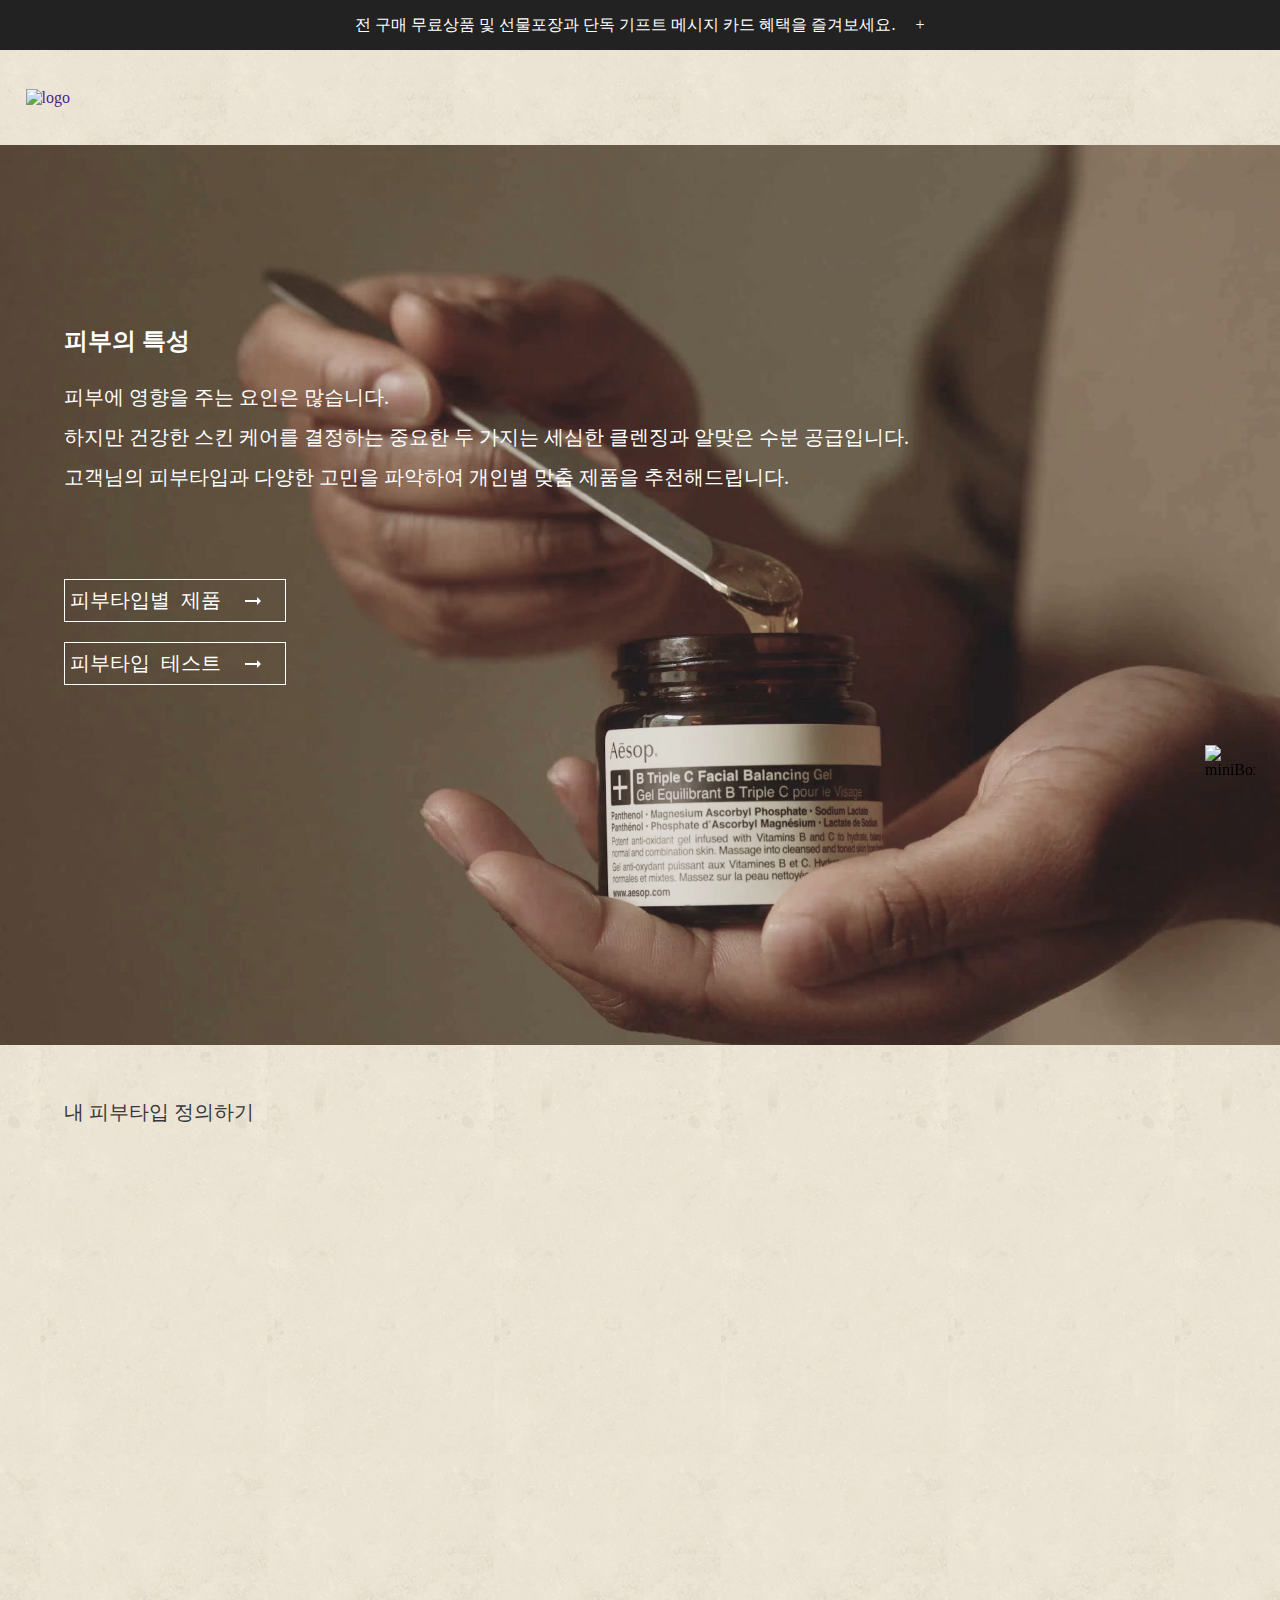
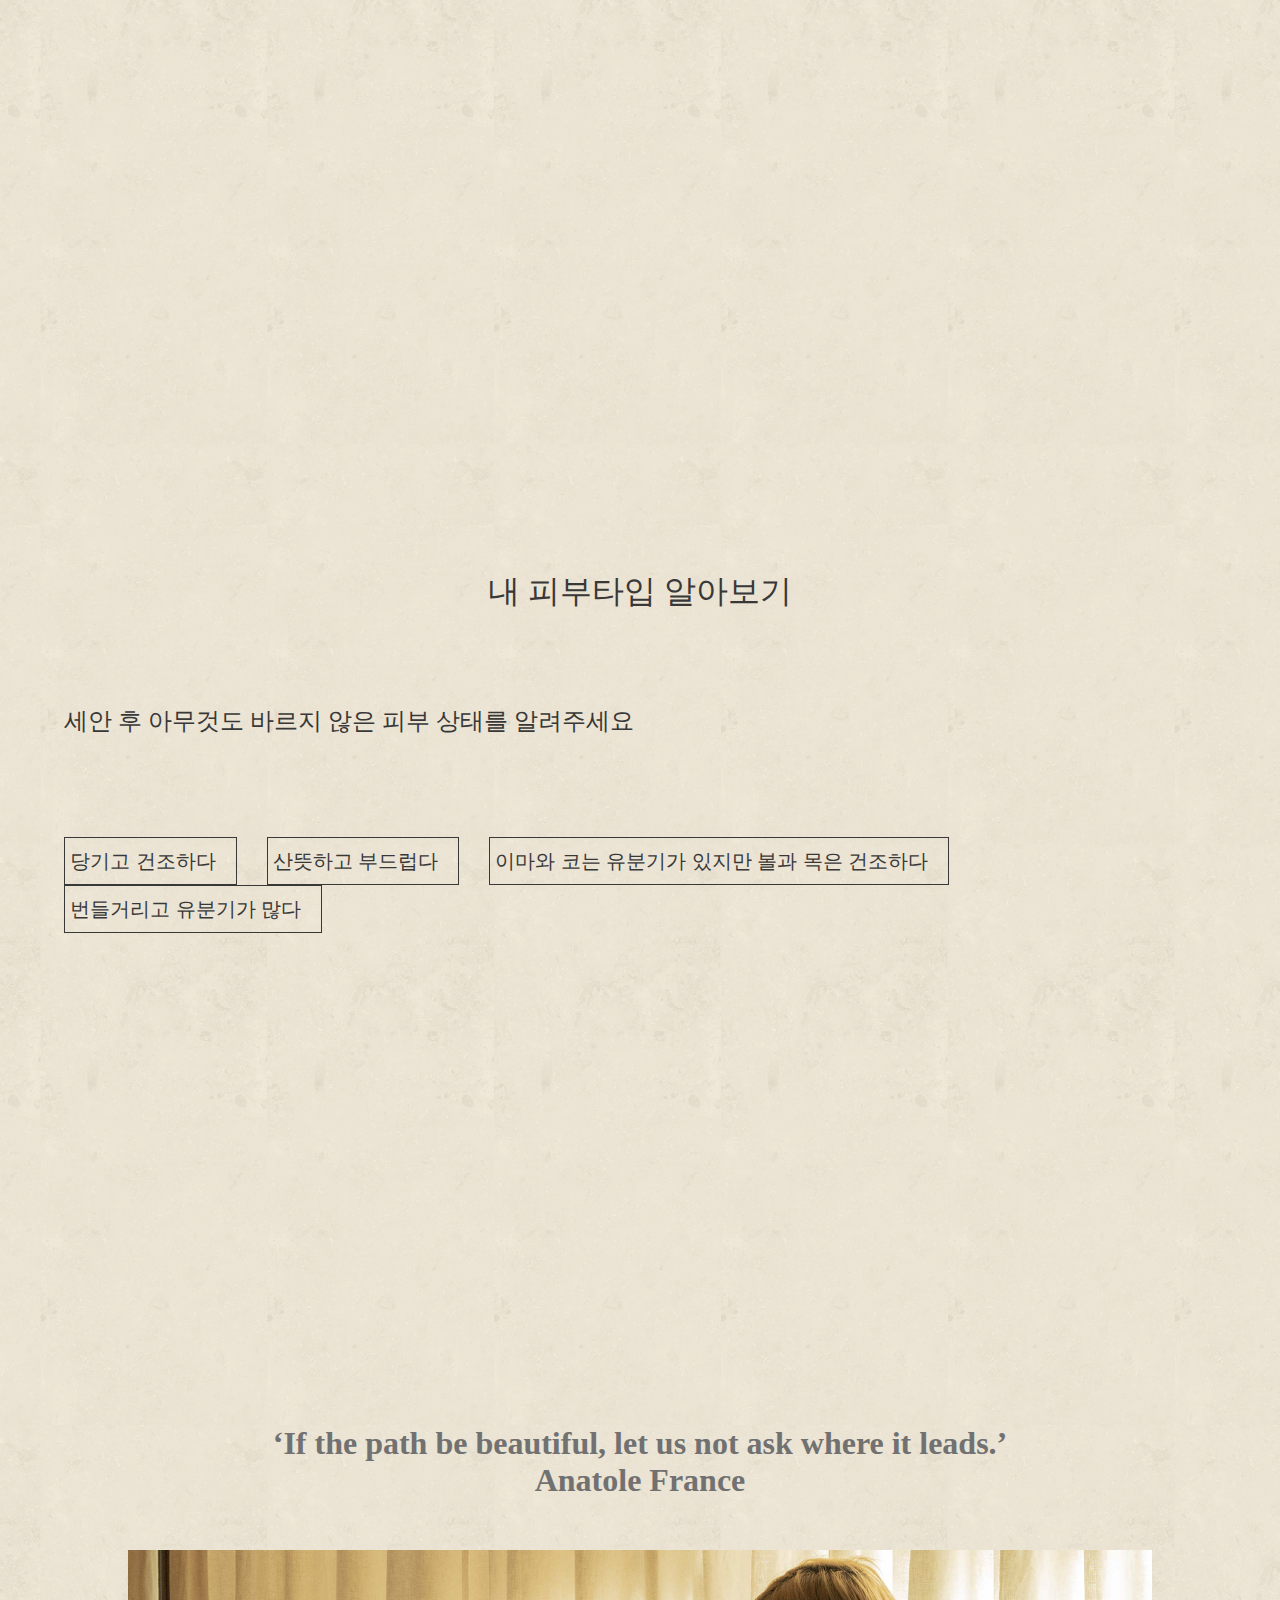
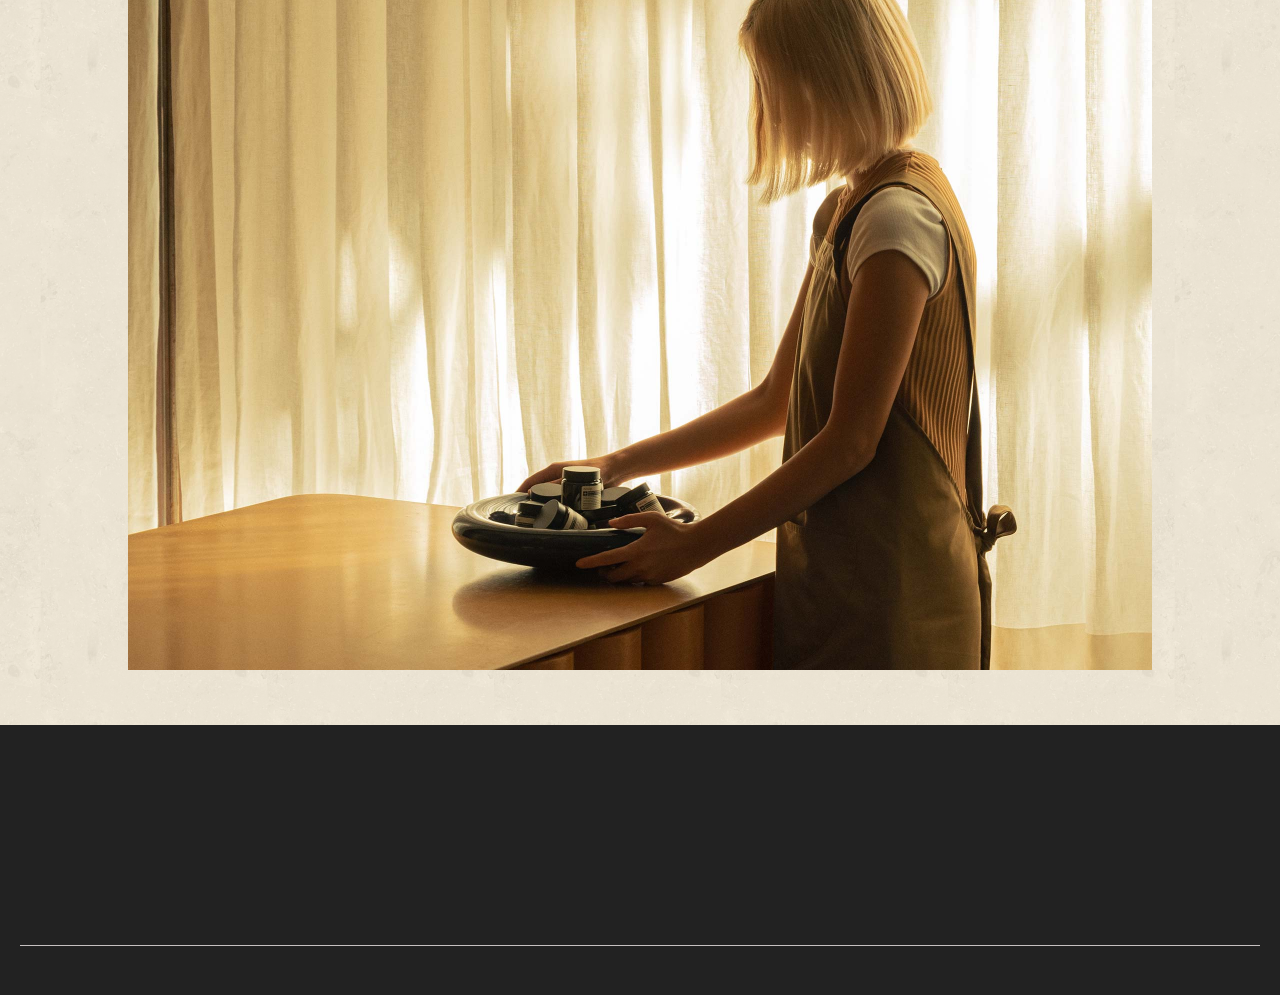
==== Desktop/test/public/index.html @ ebb07613 "youngyoon1122" ====
<!DOCTYPE html>
<html lang="ko">
  <head>
    <meta charset="UTF-8" />
    <meta name="viewport" content="width=device-width, initial-scale=1.0" />
    <title>Document</title>
    <!--font Awesome-->
    <script
      defer
      src="https://kit.fontawesome.com/357cf3a922.js"
      crossorigin="anonymous"
    ></script>
    <!--custom CSS and JS-->
    <link rel="stylesheet" href="./css/style.css" />
    <script defer src="./script/script.js"></script>
    <script defer src="./script/Common-script.js"></script>
  </head>
  <body>
    <header>
   <div class="gift_top"></div>
   <nav>
     <div class="logo">
       <a href=""><img src="../img/common/logo_black.png" alt="logo" /></a>
     </div>
     <div class="gnb"></div>
     <div class="gnb_right"></div>
   </nav>
   <div class="qa_nav_list"></div>
 </header>
 <aside>
  <div class="gift_top_box">
    <div>
      <i class="fas fa-xmark"></i>
      <span>전 구매 무료 배송</span>
    </div>
    <div>
      <span>CJ 대한통운</span>
      <p><span>전 제품</span><span>무료 배송</span></p>
      <p><span>전 지역</span><span>영업일 기준, 2-3일</span></p>
    </div>
    <div class="gift_top_list"></div>
  </div>
</aside>
 <aside>
  <div id="cart_alarm">
    <span>카트가 비어있습니다.</span>
  </div>
</aside>
 <aside id="nav_detail_list">
   <iframe id="contentFrame"></iframe>
 </aside>
 <aside id="mobile_gnb_list">
   <div class="gnb_list_bottom">
     <figure>
       <img src="../img/common/mobile_nav_img.jpg" alt="" />
     </figure>
     <figcaption>
       <span><a href="">재생목록</a></span>
       <h3>이솝의 사운드</h3>
     </figcaption>
   </div>
 </aside>
    <div class="product_page_wrap container">

      <main class="banner section">
        <img src="" alt="">
        <div class="banner_txt">
          <h2>피부의 특성</h2>
          <p>
            피부에 영향을 주는 요인은 많습니다. <br />
            하지만 건강한 스킨 케어를 결정하는 중요한 두 가지는 세심한 클렌징과
            알맞은 수분 공급입니다. <br />
            고객님의 피부타입과 다양한 고민을 파악하여 개인별 맞춤 제품을
            추천해드립니다.
          </p>
        </div>
        <div class="btns">
          <a href="#skinType">
            <button class="skin_info">피부타입별 제품<span></span></button>
          </a>
          <a href="#skinQuiz"
            ><button class="skin_test">피부타입 테스트<span></span></button
          ></a>
        </div>
      </main>
      <main id="skinType" class="skin_type section">
        <h1>내 피부타입 정의하기</h1>
        <div class="define_skin"></div>
        <div class="skin_type_grid">
          <div class="skin_grid mid"></div>
          <div class="skin_grid com"></div>
          <div class="skin_grid oil"></div>
          <div class="skin_grid dry"></div>
        </div>
      </main>
      <main id="skinQuiz" class="skin_quiz section">
        <h1>내 피부타입 알아보기</h1>
        <div class="skin_quiz_box">
          <p class="quiz_quest">
            세안 후 아무것도 바르지 않은 피부 상태를 골라주세요.
          </p>
          <div id="options"></div>
        </div>
        <div class="skin_quiz_result"></div>
      </main>
      <main id="skinRec" class="skin_result_rec section">
        <div class="quote">
          <p>‘If the path be beautiful, let us not ask where it leads.’</p>
          <p>Anatole France</p>
        </div>
        <div class="product_wrapper">
          <div class="products">
            <div class="placeholder"></div>
          </div>
      </main>
      <footer>
        <div class="footer_inner">
          <div class="footer_contents"></div>
        </div>
      </footer>
    </div>
    <div class="query_version">
      <div class="fixed_side_icon">
        <img id="query" src="../img/common/ask_button.png" alt="miniBox" />
          <a class="back_to_top" href="#">
            <i class="fas fa-angle-up"></i>
          </a>
      </div>
      <div class="mini_ask">
        <h1>1:1 채팅상담 하기</h1>
        <p>
          1:1 채팅상담<br />상담을 시작하기에 앞서, 이용약관, 개인정보 수집 및
          이용에 대하여 고객님의 동의가 필요합니다. <br />
          상담 전 고객님의 동의여부 확인 후 상담이 시작됩니다.
          <br /><span
            >※이용약관, 개인정보 수집 및 동의에 대하여 동의를 거부할 수 있으며,
            이 경우 1:1 채팅상담 서비스 이용이 불가합니다.</span
          >
        </p>
        <form class="mini_ask_form">
          <label for="">이름(선택사항)<em>*</em></label>
          <input type="name" id="name" required />
          <label for="email">이메일(선택사항)<em>*</em></label>
          <input type="email" id="email" required />
          <label for="message">메세지<em>*</em></label
          ><textarea
            name="message"
            id="message"
            cols="30"
            rows="10"
            required
          ></textarea>
          <input id="submitBtn" type="submit" value="제출하기" />
        </form>
      </div>
    </div>
  </body>
</html>
---- Desktop/test/public/css/style.css ----
@font-face {
  font-family: Regular;
  src: url("../font/SuisseIntl-Regular-WebS.a55b96fd.woff2");
}
@font-face {
  font-family: Medium;
  src: url("../font/SuisseIntl-Medium-WebS.5ee1ad41.woff2");
}
/*reset CSS*/
* {
  margin: 0;
  padding: 0;
  box-sizing: border-box;
}

ul,
li {
  list-style: none;
}

a {
  text-decoration: none;
}

/*common CSS*/
.product_page_wrap {
  height: 400vh;
  width: 100%;
}

main {
  display: flex;
  flex-direction: column;
  justify-content: center;
  align-items: center;
}

.section {
  width: 100%;
  height: 100vh;
  font-family: kor;
  position: relative;
  color: #383838;
}

.gift_top_box {
  overflow-y: auto;
  position: fixed;
  top: 0;
  left: 0;
  width: 50%;
  margin-left: -100%;
  height: 1000px;
  background: #e7ddc9;
  display: flex;
  flex-direction: column;
  justify-content: flex-start;
  align-items: center;
  padding: 20px;
  z-index: 99;
  transition: all 0.5s;
}
.gift_top_box div {
  padding: 20px 0;
  border-bottom: 1px solid gray;
  width: 80%;
}
.gift_top_box div span {
  display: block;
  margin-bottom: 10px;
  font-size: 20px;
}
.gift_top_box div:nth-child(1) {
  height: 100px;
}
.gift_top_box div:nth-child(1) .fas {
  position: absolute;
  top: 20px;
  right: 20px;
  font-size: 24px;
}
.gift_top_box div:nth-child(2) {
  height: 170px;
}
.gift_top_box div:nth-child(2) p {
  text-align: left;
  display: flex;
  justify-content: space-between;
  color: rgb(100, 99, 99);
}
.gift_top_box div:nth-child(2) p > span {
  font-size: 16px;
}
.gift_top_box div:nth-child(2) p:nth-of-type(2) {
  margin-top: 40px;
}
.gift_top_box div:nth-child(3) {
  border: none;
}
.gift_top_box .gift_top_list section {
  width: 100%;
  height: 170px;
  padding: 20px 0;
  border-bottom: 1px solid gray;
}
.gift_top_box .gift_top_list section span {
  font-size: 20px;
  display: block;
  margin-bottom: 30px;
}
.gift_top_box .gift_top_list section p {
  color: rgb(100, 99, 99);
}

.gift_top_box.show {
  margin-left: 0%;
}

.container.bgOpacity::before,
header.bgOpacity::before {
  content: "";
  width: 100%;
  height: 100%;
  background: #222;
  opacity: 0.3;
  position: absolute;
  top: 0;
  left: 0;
  z-index: 88;
}

.container.bgOpacity {
  position: fixed;
}

#cart_alarm {
  display: none;
  height: 0px;
  transition: all 0.5s;
  position: relative;
  overflow: hidden;
}
#cart_alarm span {
  color: #fff;
  position: absolute;
  bottom: 20px;
  right: 40px;
}

#cart_alarm.showCart {
  display: block;
  width: 100%;
  position: absolute;
  top: 0;
  left: 0;
  background: #222;
  opacity: 0.98;
  animation: cartAni 2s ease-out;
}

@keyframes cartAni {
  0% {
    height: 0;
  }
  50% {
    height: 145px;
  }
  100% {
    height: 0;
  }
}
button {
  background: transparent;
  border: 1px solid #383838;
  color: #383838;
  padding: 7px 20px;
  text-align: start;
  text-indent: -15px;
  display: flex;
  justify-content: space-between;
  align-items: center;
  gap: 20px;
}
button span {
  display: inline-block;
  background: url("../img/arrow_right_dark.png") no-repeat center center;
  width: 24px;
  height: 24px;
}
button:hover {
  background: #383838;
  border: 1px solid #fff;
  color: #fff;
}
button:hover span {
  background: url(../img/arrow_right_light.png) no-repeat center center;
  width: 24px;
  height: 24px;
}

.query_version {
  position: fixed;
  width: 100%;
  height: 100%;
}
.query_version .fixed_side_icon {
  width: 60px;
  height: 60px;
  position: fixed;
  bottom: 100px;
  right: 20px;
  display: flex;
  flex-direction: column;
  justify-content: space-around;
  align-items: center;
  gap: 20px;
}
.query_version .fixed_side_icon img {
  width: 50px;
  height: 50px;
}
.query_version .mini_ask {
  display: none;
}
.query_version .mini_ask.show {
  display: block;
  width: 360px;
  height: 660px;
  position: fixed;
  bottom: 5%;
  right: 8%;
  background: #271100;
  color: #fff;
  opacity: 0.9;
  z-index: 99px;
}
.query_version .mini_ask.show label em {
  color: #f00;
}
.query_version .mini_ask.show h1 {
  width: 100%;
  text-align: center;
  font-size: 20px;
  color: #383838;
  background: #dfdfdf;
  padding: 3% 0;
}
.query_version .mini_ask.show p {
  font-size: 16px;
  line-height: 1.3;
  margin-bottom: 0;
  padding: 3% 3% 0 3%;
}
.query_version .mini_ask.show p span {
  font-weight: bold;
}
.query_version .mini_ask.show .mini_ask_form {
  display: flex;
  flex-direction: column;
  justify-content: center;
  align-items: flex-start;
  padding: 3.5%;
}
.query_version .mini_ask.show .mini_ask_form label {
  margin-bottom: 1.5%;
  font-size: 16px;
}
.query_version .mini_ask.show .mini_ask_form input,
.query_version .mini_ask.show .mini_ask_form textarea {
  width: 100%;
  padding: 5px;
  outline: none;
  margin-bottom: 5px;
}
.query_version .mini_ask.show .mini_ask_form input::-moz-placeholder, .query_version .mini_ask.show .mini_ask_form textarea::-moz-placeholder {
  font-size: 24px;
}
.query_version .mini_ask.show .mini_ask_form input::placeholder,
.query_version .mini_ask.show .mini_ask_form textarea::placeholder {
  font-size: 24px;
}
.query_version .mini_ask.show .mini_ask_form #submitBtn {
  margin-top: 10px;
  padding: 7px 0;
  border: none;
  transition: 0.3s;
}
.query_version .mini_ask.show .mini_ask_form #submitBtn:hover {
  background: #767676;
}

header {
  width: 100%;
  height: 145px;
  background: url("../img/common/lightback.png");
}
header .gift_top {
  display: flex;
  justify-content: center;
  align-items: center;
  width: 100%;
  height: 50px;
  background: #222;
  color: #fff;
}
header .gift_top h4 {
  font-size: 16px;
  font-weight: normal;
}
header .gift_top h4::after {
  content: "+";
  color: #fff;
  margin-left: 20px;
}
header nav {
  width: 100%;
  height: 95px;
  display: flex;
  justify-content: space-between;
  align-items: center;
  padding: 0 2%;
}
header nav .logo {
  width: 65px;
}
header nav .logo img {
  width: 100%;
}
header nav .gnb {
  position: absolute;
  left: 45px;
}
header nav .gnb ul {
  display: flex;
  justify-content: center;
  align-items: center;
  gap: 20px;
  margin-left: 80px;
  position: relative;
}
header nav .gnb ul a {
  font-size: 16px;
  color: #383838;
}
header nav .gnb ul button {
  display: none;
  border: none;
  background: transparent;
  font-size: 16px;
  position: absolute;
  right: -80px;
}
header nav .gnb ul button::after {
  content: "X";
  font-family: fontawesome;
  margin-left: 10px;
}
header nav .gnb_right {
  display: flex;
  gap: 25px;
}
header nav .gnb_right a {
  color: #383838;
}
header nav .gnb_right .finder {
  position: relative;
  margin-right: 300px;
  font-size: 16px;
  color: #383838;
}
header nav .gnb_right .finder::before {
  content: "\f002";
  font-family: fontawesome;
}
header nav .gnb_right .finder::after {
  content: "";
  width: 80px;
  height: 1px;
  background: #000;
  position: absolute;
  bottom: 0;
  left: 0;
}
header nav .gnb_right .toggle {
  display: none;
}

header.scrollEffect {
  position: fixed;
  z-index: 9999;
  height: 95px;
  box-shadow: 0 2px 5px rgba(0, 0, 0, 0.3);
}
header.scrollEffect .gift_top {
  display: none;
}

.back_to_top {
  display: none;
  opacity: 0.4;
  transition: 0.3s;
}

.back_to_top.btt_show {
  display: block;
  position: fixed;
  bottom: 30px;
  right: 26px;
  width: 50px;
  height: 50px;
  line-height: 60px;
  text-align: center;
  background: #000;
  opacity: 1;
  border-radius: 50%;
}
.back_to_top.btt_show .fas {
  color: #fff;
  font-size: 32px;
}

aside#mobile_gnb_list {
  display: none;
}

#nav_detail_list {
  display: none;
  width: 100%;
  height: 0px;
  position: absolute;
  top: 145px;
  background: #fff;
  z-index: 1;
  transition: 0.5s;
}
#nav_detail_list #contentFrame {
  width: 100%;
  height: 100%;
  border: none;
}

#nav_detail_list.pc_gnb_show {
  display: block;
  height: 500px;
}

/*main_banner section CSS*/
.banner {
  background: url("../img/skinbanner.png") no-repeat top center;
  background-size: cover;
}
.banner .banner_txt {
  position: absolute;
  top: 20%;
  left: 5%;
  font-family: kortext;
  color: #fff;
}
.banner .banner_txt h2 {
  font-size: 24px;
  margin-bottom: 20px;
  font-weight: 600;
}
.banner .banner_txt p {
  font-size: 20px;
  line-height: 2;
  font-weight: 400;
}
.banner .btns {
  position: absolute;
  bottom: 40%;
  left: 5%;
  display: flex;
  flex-direction: column;
  gap: 20px;
}
.banner .btns .skin_info,
.banner .btns .skin_test {
  color: #fff;
  border: 1px solid #fff;
  font-size: 20px;
  word-spacing: 5px;
}
.banner .btns .skin_info span,
.banner .btns .skin_test span {
  background: url("../img/arrow_right_light.png");
}

/*skin_type section CSS*/
.skin_type {
  background: url("../img/skin_bg_light.png") no-repeat center center;
  height: 120vh;
}
.skin_type h1 {
  font-size: 20px;
  font-weight: 200;
  position: absolute;
  top: 5%;
  left: 5%;
}
.skin_type .define_skin {
  position: absolute;
  top: 12%;
  left: 5%;
  font-weight: 300;
}
.skin_type .define_skin h2 {
  font-size: 24px;
  font-weight: 600;
  margin-bottom: 10px;
}
.skin_type .define_skin p {
  line-height: 1.5;
  font-size: 20px;
  width: 90%;
}
.skin_type .skin_type_grid {
  width: 95%;
  height: 70vh;
  display: grid;
  grid-template-areas: "mid com" "dry oil";
  position: absolute;
  top: 30%;
  left: 5%;
  justify-items: center;
  align-items: center;
  gap: 200px;
  text-align: start;
}
.skin_type .skin_type_grid h3 {
  font-size: 24px;
  margin-bottom: 15px;
}
.skin_type .skin_type_grid p {
  font-size: 20px;
  width: 80%;
}
.skin_type .skin_type_grid .skin_grid {
  width: 100%;
  height: 100%;
  position: relative;
}
.skin_type .skin_type_grid .skin_grid .mid {
  grid-area: mid;
}
.skin_type .skin_type_grid .skin_grid .com {
  grid-area: com;
}
.skin_type .skin_type_grid .skin_grid .oil {
  grid-area: oil;
}
.skin_type .skin_type_grid .skin_grid .dry {
  grid-area: dry;
}
.skin_type .skin_type_grid .skin_grid button {
  position: absolute;
  bottom: 10%;
  font-size: 20px;
}

/*skin_type quiz CSS*/
.skin_quiz {
  background: url("../img/skin_bg_light.png") no-repeat center center;
}
.skin_quiz h1 {
  font-size: 32px;
  position: absolute;
  top: 5%;
  left: 50%;
  transform: translateX(-50%);
  font-weight: normal;
}
.skin_quiz .skin_quiz_box {
  position: absolute;
  top: 20%;
  left: 5%;
  width: 90%;
}
.skin_quiz .skin_quiz_box .quiz_quest {
  font-size: 24px;
  margin-bottom: 100px;
}
.skin_quiz .skin_quiz_box button {
  background: transparent;
  border: 1px solid #383838;
  color: #383838;
  padding: 10px 20px;
  font-size: 20px;
  display: inline-block;
  margin-right: 30px;
  line-height: 1.3;
}
.skin_quiz .skin_quiz_box button.active:hover {
  background: #383838 !important;
  border: 1px solid #fff !important;
  color: #fff !important;
}
.skin_quiz .skin_quiz_result {
  position: absolute;
  left: 5%;
  bottom: 30%;
}
.skin_quiz .skin_quiz_result h3 {
  font-size: 24px;
  margin-bottom: 20px;
}
.skin_quiz .skin_quiz_result p {
  width: 80%;
  margin-bottom: 20px;
  line-height: 2;
  font-size: 20px;
}
.skin_quiz .skin_quiz_result a {
  background: transparent;
  border: 1px solid #383838;
  color: #383838;
  padding: 20px 30px;
  font-size: 24px;
  display: inline-block;
  margin-right: 10px;
  text-indent: -10px;
  position: absolute;
  font-size: 24px;
  margin-top: 50px;
  display: flex;
  justify-content: space-between;
  gap: 10px;
  align-items: center;
}
.skin_quiz .skin_quiz_result a span {
  display: inline-block;
  background: url("../img/arrow_right_dark.png") no-repeat center center;
  width: 24px;
  height: 24px;
}
.skin_quiz .skin_quiz_result a.on:hover {
  background: #383838;
  color: #fff;
}
.skin_quiz .skin_quiz_result a.on:hover span {
  background: url("../img/arrow_right_light.png") no-repeat center center;
}

/*skin_result rec CSS*/
.skin_result_rec {
  background: url("../img/skin_bg_light.png") no-repeat top center;
}
.skin_result_rec .quote {
  position: absolute;
  top: 0;
  font-size: 32px;
  font-weight: bold;
  color: #717171;
  text-align: center;
}
.skin_result_rec .products {
  display: flex;
  gap: 100px;
  margin-top: 70px;
  background-size: cover;
}
.skin_result_rec .products .placeholder {
  background: url("../img/skinRecHoldingImg.jpg") no-repeat top center;
  background-size: cover;
  width: 80vw;
  height: 80vh;
}
.skin_result_rec .products .product {
  width: 20%;
  height: 100%;
  margin: 0 auto;
  display: flex;
  flex-direction: column;
  justify-content: space-between;
}
.skin_result_rec .products .product .product_img {
  width: 100%;
  height: 70%;
  display: flex;
  justify-content: center;
  align-items: center;
}
.skin_result_rec .products .product .product_txt {
  width: 100%;
  height: 300px;
  position: relative;
  justify-content: end;
}
.skin_result_rec .products .product .product_txt h3 {
  font-size: 20px;
  text-align: center;
  margin-bottom: 50px;
}
.skin_result_rec .products .product .product_txt p {
  font-size: 14px;
  margin-bottom: 20px;
  text-align: center;
  line-height: 2;
}
.skin_result_rec .products .product .product_txt span {
  position: absolute;
  bottom: 0;
  left: 50%;
  transform: translateX(-50%);
  text-align: center;
  font-size: 14px;
}
.skin_result_rec .products .product .product_txt .prod_btns {
  position: absolute;
  top: 100%;
  display: flex;
  justify-content: center;
  gap: 10px;
  margin: 20px auto 0;
  width: 100%;
}
.skin_result_rec .products .product .product_txt .prod_btns .prod,
.skin_result_rec .products .product .product_txt .prod_btns .buy {
  background: #000;
  color: #fff;
  padding: 5px 10px;
  border: none;
  font-size: 12px;
  text-indent: 0;
}
.skin_result_rec .products .product .product_txt .prod_btns .prod:hover,
.skin_result_rec .products .product .product_txt .prod_btns .buy:hover {
  background: transparent;
  border: 1px solid #000;
  color: #000;
}
.skin_result_rec .products .product img {
  width: 100%;
}

footer {
  width: 100%;
  height: 270px;
  background: #222;
}
footer .footer_inner {
  width: 100%;
  height: 100%;
  padding: 10px 20px;
}
footer .footer_inner .footer_contents {
  display: grid;
  grid-template-columns: repeat(4, 1fr) 2fr;
  grid-template-rows: 190px;
  grid-gap: 10px;
  border-bottom: 1px solid #c6c1c1;
  padding: 10px 10px;
}
footer .footer_inner .footer_contents .footer_content {
  width: 95%;
}
footer .footer_inner .footer_contents .footer_content h3 {
  font-size: 20px;
  color: #c6c1c1;
  margin-bottom: 10px;
}
footer .footer_inner .footer_contents .footer_content p {
  color: #b8b8b8;
  font-size: 14px;
  line-height: 1.3rem;
  border-top: 1px solid #c6c1c1;
  padding: 10px 0px;
}
footer .footer_inner .footer_contents .footer_content p span {
  display: block;
  margin-bottom: 5px;
}

@media all and (min-width: 360px) and (max-width: 767px) {
  .gift_top_box {
    position: absolute;
    top: 0;
    left: 0;
    width: 100%;
    margin-left: -100%;
    height: 150vh;
    background: #e7ddc9;
    display: flex;
    flex-direction: column;
    justify-content: flex-start;
    align-items: center;
    padding: 20px;
    z-index: 99;
    transition: all 0.5s;
  }
  .gift_top_box div {
    padding: 20px 0;
    border-bottom: 1px solid gray;
    width: 90%;
  }
  .gift_top_box div span {
    display: block;
    margin-bottom: 10px;
    font-size: 20px;
  }
  .gift_top_box div:nth-child(1) {
    height: 100px;
  }
  .gift_top_box div:nth-child(1) .fas {
    position: absolute;
    top: 20px;
    right: 20px;
    font-size: 24px;
  }
  .gift_top_box div:nth-child(2) {
    height: 160px;
  }
  .gift_top_box div:nth-child(2) p {
    text-align: left;
    display: flex;
    justify-content: space-between;
    color: rgb(100, 99, 99);
  }
  .gift_top_box div:nth-child(2) p > span {
    font-size: 16px;
  }
  .gift_top_box div:nth-child(2) p:nth-of-type(2) {
    margin-top: 40px;
  }
  .gift_top_box div:nth-child(3) {
    border: none;
  }
  .gift_top_box .gift_top_list section {
    width: 100%;
    height: 170px;
    padding: 20px 0;
    border-bottom: 1px solid gray;
  }
  .gift_top_box .gift_top_list section span {
    font-size: 20px;
    display: block;
    margin-bottom: 30px;
  }
  .gift_top_box .gift_top_list section p {
    color: rgb(100, 99, 99);
  }
  .product_page_wrap {
    height: 900vh;
    width: 100%;
    background: url("../img/skin_bg_light.png") repeat-y;
  }
  .container.removeContainer {
    display: none;
  }
  .query_version .fixed_side_icon {
    z-index: 99;
  }
  .query_version .mini_ask.show {
    width: 400px;
    height: 570px;
    top: 50%;
    left: 50%;
    transform: translate(-50%, -50%);
  }
  .query_version .mini_ask.show p {
    font-size: 14px;
    line-height: 1.3em;
    margin-bottom: 5px;
  }
  .query_version .mini_ask.show .mini_ask_form label {
    font-size: 16px;
  }
  .query_version .mini_ask.show .mini_ask_form input,
  .query_version .mini_ask.show .mini_ask_form textarea {
    padding: 8px;
  }
  .query_version .mini_ask.show .mini_ask_form textarea {
    height: 150px;
  }
  header .gift_top h4 {
    font-size: 16px;
  }
  header .gift_top h4::after {
    margin-left: 5px;
  }
  header nav {
    width: 100%;
  }
  header nav .logo {
    margin-top: 5px;
    z-index: 9;
    margin-left: 2%;
  }
  header nav .gnb {
    position: absolute;
    left: 0;
    bottom: 0;
    width: 100%;
    height: 100vh;
    display: flex;
    flex-direction: column;
    justify-content: flex-start;
    align-content: flex-start;
    z-index: 2;
    display: none;
  }
  header nav .gnb a {
    padding: 2%;
  }
  header nav .gnb_right {
    position: absolute;
    right: 2%;
    z-index: 9;
  }
  header nav .gnb_right a {
    color: #383838;
  }
  header nav .gnb_right .toggle {
    display: block;
    width: 23px;
    height: 13px;
    position: relative;
    margin-right: 10px;
  }
  header nav .gnb_right .toggle span {
    display: block;
    width: 100%;
    height: 2px;
    background: #222;
    position: absolute;
    transition: all 0.3s;
  }
  header nav .gnb_right .toggle span:nth-child(1) {
    top: 4px;
  }
  header nav .gnb_right .toggle span:nth-child(2) {
    bottom: -3px;
  }
  header nav .gnb_right .active span:nth-child(1) {
    top: 50%;
    transform: rotate(45deg);
  }
  header nav .gnb_right .active span:nth-child(2) {
    top: 50%;
    transform: rotate(-45deg);
  }
  .gift_top.removeGiftTop {
    height: 0%;
    opacity: 0;
  }
  #nav_detail_list {
    display: none;
  }
  #mobile_gnb_list {
    display: none;
    position: absolute;
    top: -50px;
    left: 0;
    opacity: 0.5;
    transition: all 1s;
  }
  #mobile_gnb_list.showModalGnb {
    display: flex;
    flex-direction: column;
    width: 100%;
    height: 110vh;
    top: 0;
    z-index: 6;
    opacity: 1;
    background: #fffef2;
  }
  #mobile_gnb_list.showModalGnb .modal_top_gnb_list {
    order: 1;
    width: 100%;
    display: flex;
    flex-direction: column;
    justify-content: center;
    align-items: flex-start;
    padding-top: 90px;
  }
  #mobile_gnb_list.showModalGnb .modal_top_gnb_list > li {
    width: 100%;
    padding: 17px 30px;
    border-bottom: 1px solid #383838;
  }
  #mobile_gnb_list.showModalGnb .modal_top_gnb_list > li:first-child {
    border-top: 1px solid #383838;
  }
  #mobile_gnb_list.showModalGnb .modal_top_gnb_list > li > a {
    color: #383838;
    font-size: 20px;
  }
  #mobile_gnb_list.showModalGnb .gnb_list_bottom {
    order: 2;
    display: flex;
    flex-direction: column;
    justify-content: center;
    align-items: flex-start;
    padding: 26px;
  }
  #mobile_gnb_list.showModalGnb .gnb_list_bottom .modal_bottom_mini_list {
    order: 1;
    width: 100%;
    height: 150px;
    margin-bottom: 15px;
    z-index: 8;
  }
  #mobile_gnb_list.showModalGnb .gnb_list_bottom .modal_bottom_mini_list > li {
    display: inline-block;
    width: 49%;
    padding: 10px 0;
  }
  #mobile_gnb_list.showModalGnb .gnb_list_bottom .modal_bottom_mini_list > li > a {
    position: relative;
    font-size: 20px;
    color: #666;
  }
  #mobile_gnb_list.showModalGnb .gnb_list_bottom .modal_bottom_mini_list > li > a::before {
    content: "";
    width: 0%;
    height: 1px;
    background: #383838;
    position: absolute;
    bottom: 0;
    left: 0;
    transition: 0.5s;
  }
  #mobile_gnb_list.showModalGnb .gnb_list_bottom .modal_bottom_mini_list > li > a:hover::before {
    width: 100%;
  }
  #mobile_gnb_list.showModalGnb .gnb_list_bottom figure {
    order: 2;
    width: 100%;
    height: 250px;
    padding-left: 10px;
  }
  #mobile_gnb_list.showModalGnb .gnb_list_bottom figure img {
    width: 90%;
    height: 100%;
    -o-object-fit: cover;
       object-fit: cover;
    -o-object-position: center;
       object-position: center;
  }
  #mobile_gnb_list.showModalGnb .gnb_list_bottom figcaption {
    order: 3;
    padding: 5px 0 0 20px;
  }
  #mobile_gnb_list.showModalGnb .gnb_list_bottom figcaption span {
    display: block;
    margin-bottom: 10px;
  }
  #mobile_gnb_list.showModalGnb .gnb_list_bottom figcaption span a {
    font-size: 20px;
    color: #666;
  }
  #mobile_gnb_list.showModalGnb .gnb_list_bottom figcaption h3 {
    font-size: 24px;
    font-weight: normal;
    position: relative;
  }
  #mobile_gnb_list.showModalGnb .gnb_list_bottom figcaption h3::before {
    content: "";
    width: 0%;
    height: 1px;
    background: #383838;
    position: absolute;
    bottom: 0;
    left: 0;
    transition: 0.5s;
  }
  #mobile_gnb_list.showModalGnb .gnb_list_bottom figcaption h3:hover::before {
    width: 100%;
  }
  .banner {
    background-size: cover;
    height: 100vh;
  }
  .banner .banner_txt {
    position: absolute;
    top: 10%;
    left: 2%;
    font-family: kortext;
    color: #fff;
  }
  .banner .banner_txt h2 {
    margin-bottom: 20px;
    font-weight: 600;
  }
  .banner .banner_txt p {
    font-size: 14px;
    width: 87%;
    line-height: 2;
    font-weight: 400;
  }
  .banner .btns {
    position: absolute;
    top: 45%;
    left: 2%;
    display: flex;
    flex-direction: column;
    gap: 15px;
    width: 90%;
  }
  .banner .btns .skin_info,
  .banner .btns .skin_test {
    color: #fff;
    border: 1px solid #fff;
    height: 60px;
  }
  .banner .btns .skin_info span,
  .banner .btns .skin_test span {
    background: url("../img/arrow_right_light.png");
  }
  /*skin_type section CSS*/
  .skin_type {
    height: 400vh;
  }
  .skin_type h1 {
    font-size: 24px;
    font-weight: 200;
    position: absolute;
    top: 2%;
    left: 5%;
  }
  .skin_type .define_skin {
    position: absolute;
    top: 7%;
    width: 90%;
    margin: 0 auto;
    font-weight: 300;
  }
  .skin_type .define_skin h2 {
    font-size: 20px;
    font-weight: 600;
    margin: 0 auto;
    margin-bottom: 40px;
  }
  .skin_type .define_skin p {
    line-height: 2;
    font-size: 20px;
  }
  .skin_type .skin_type_grid {
    width: 95%;
    height: 70%;
    display: grid;
    grid-template-areas: "mid" "com" "dry" "oil";
    position: absolute;
    top: 30%;
    left: 5%;
    justify-items: center;
    align-items: center;
    gap: 0;
    text-align: start;
  }
  .skin_type .skin_type_grid .skin_grid {
    width: 100%;
    height: 100%;
    position: relative;
  }
  .skin_type .skin_type_grid .skin_grid button {
    position: absolute;
    bottom: 20%;
    height: 50px;
    width: 90%;
  }
  .skin_type .skin_type_grid .skin_grid h3 {
    font-size: 20px;
    position: absolute;
    top: 10%;
  }
  .skin_type .skin_type_grid .skin_grid p {
    font-size: 20px;
    position: absolute;
    top: 20%;
    width: 90%;
    margin: 0 auto;
    line-height: 2;
  }
  .skin_type .skin_type_grid .skin_grid .mid {
    grid-area: mid;
  }
  .skin_type .skin_type_grid .skin_grid .com {
    grid-area: com;
  }
  .skin_type .skin_type_grid .skin_grid .oil {
    grid-area: oil;
  }
  .skin_type .skin_type_grid .skin_grid .dry {
    grid-area: dry;
  }
  /*skin_type quiz CSS*/
  .skin_quiz {
    height: 250vh;
  }
  .skin_quiz h1 {
    width: 100%;
    position: absolute;
    top: 5%;
    left: 50%;
    transform: translateX(-50%);
    font-size: 20px;
    font-weight: normal;
    text-align: center;
  }
  .skin_quiz .skin_quiz_box {
    position: absolute;
    top: 12%;
    left: 5%;
    width: 90%;
  }
  .skin_quiz .skin_quiz_box .quiz_quest {
    font-size: 24px;
    margin-bottom: 100px;
    text-align: center;
  }
  .skin_quiz .skin_quiz_box button {
    background: transparent;
    border: 1px solid #383838;
    color: #383838;
    padding: 7px 20px;
    display: block;
    margin: 50px auto;
    width: 90%;
    height: 60px;
    text-align: center;
    text-indent: 0;
  }
  .skin_quiz .skin_quiz_box button.active:hover {
    background: #383838 !important;
    border: 1px solid #fff !important;
    color: #fff !important;
  }
  .skin_quiz .skin_quiz_result {
    position: absolute;
    left: 7%;
    bottom: 25%;
  }
  .skin_quiz .skin_quiz_result h3 {
    font-size: 24px;
    margin-bottom: 20px;
    width: 65%;
    line-height: 2;
  }
  .skin_quiz .skin_quiz_result p {
    margin-bottom: 20px;
    line-height: 2;
    font-size: 20px;
    width: 90%;
  }
  .skin_quiz .skin_quiz_result button {
    margin-top: 100px;
    width: 90%;
    height: 60px;
  }
  /*skin_result rec CSS*/
  .skin_result_rec {
    height: 230vh;
    background: url("../img/skin_bg_light.png");
  }
  .skin_result_rec .quote {
    position: absolute;
    top: 0%;
    font-size: 20px;
    font-weight: bold;
    color: #717171;
    text-align: center;
  }
  .skin_result_rec .product_wrapper .products {
    display: flex;
    flex-direction: column;
    gap: 100px;
    margin-top: 70px;
  }
  .skin_result_rec .product_wrapper .products .placeholder {
    position: absolute;
    bottom: 0;
    left: 50%;
    transform: translateX(-50%);
    width: 100vw;
    height: 100vh;
    background: url("../img/skinRecHoldingImg.jpg") no-repeat top center;
    background-size: cover;
  }
  .skin_result_rec .product_wrapper .products .product {
    width: 90%;
    height: 100%;
    margin: 0 auto;
    display: flex;
    flex-direction: column;
    justify-content: space-between;
  }
  .skin_result_rec .product_wrapper .products .product .product_txt {
    width: 100%;
    height: 50%;
    position: relative;
  }
  .skin_result_rec .product_wrapper .products .product .product_txt h3 {
    font-size: 14px;
    text-align: center;
    margin-bottom: 10px;
  }
  .skin_result_rec .product_wrapper .products .product .product_txt p {
    font-size: 12px;
    margin-bottom: 20px;
    text-align: center;
    line-height: 2;
  }
  .skin_result_rec .product_wrapper .products .product .product_txt span {
    display: block;
    text-align: center;
    font-size: 14px;
  }
  .skin_result_rec .product_wrapper .products .product .product_txt .prod_btns {
    position: absolute;
    display: flex;
    justify-content: center;
    gap: 10px;
    margin: 20px auto 0;
    width: 100%;
  }
  .skin_result_rec .product_wrapper .products .product .product_txt .prod_btns .prod,
  .skin_result_rec .product_wrapper .products .product .product_txt .prod_btns .buy {
    background: #000;
    color: #fff;
    padding: 15px 20px;
    border: none;
    font-size: 12px;
    bottom: 10px;
    text-indent: 0;
  }
  .skin_result_rec .product_wrapper .products .product .product_txt .prod_btns .prod:hover,
  .skin_result_rec .product_wrapper .products .product .product_txt .prod_btns .buy:hover {
    background: transparent;
    border: 1px solid #000;
    color: #000;
  }
  .skin_result_rec .product_wrapper .products .product img {
    width: 120%;
  }
  footer {
    width: 100%;
    height: 770px;
  }
  footer .footer_inner {
    padding: 30px 10px 0 40px;
  }
  footer .footer_inner .footer_contents {
    width: 100%;
    grid-template-columns: repeat(2, 1fr);
    grid-template-rows: repeat(3, 180px);
    border-bottom: none;
  }
  footer .footer_inner .footer_contents .footer_content {
    width: 90%;
  }
  footer .footer_inner .footer_contents .footer_content:last-child {
    width: 95%;
    grid-column: 1/3;
    padding-top: 15px;
  }
  footer .footer_inner .footer_contents .footer_content:last-child p {
    line-height: 1.7rem;
  }
}
@media all and (min-width: 768px) and (max-width: 960px) {
  .product_page_wrap {
    height: 500vh;
    width: 100%;
    background: url("../img/skin_bg_light.png") repeat-y;
  }
  header {
    width: 100%;
    height: 145px;
  }
  header nav .gnb {
    left: 35px;
  }
  .skin_type h1 {
    font-size: 24px;
    font-weight: 200;
    position: absolute;
    top: 2%;
    left: 50%;
    transform: translateX(-50%);
  }
  .skin_type .define_skin {
    position: absolute;
    top: 10%;
    width: 90%;
    margin: 0 auto;
    font-weight: 300;
  }
  .skin_type .define_skin h2 {
    font-size: 20px;
    font-weight: 600;
    margin: 0 auto;
    margin-bottom: 40px;
  }
  .skin_type .define_skin p {
    line-height: 2;
    font-size: 20px;
  }
  .skin_type .skin_type_grid {
    width: 95%;
    height: 100%;
    display: grid;
    grid-template-areas: "mid" "com" "dry" "oil";
    position: absolute;
    top: 30%;
    left: 5%;
    justify-items: center;
    align-items: center;
    gap: 0;
    text-align: start;
  }
  .skin_type .skin_type_grid .skin_grid {
    width: 100%;
    height: 100%;
    position: relative;
  }
  .skin_type .skin_type_grid .skin_grid button {
    position: absolute;
    bottom: 20%;
    height: 50px;
    width: 90%;
  }
  .skin_type .skin_type_grid .skin_grid h3 {
    font-size: 20px;
    position: absolute;
    top: 10%;
  }
  .skin_type .skin_type_grid .skin_grid p {
    font-size: 20px;
    position: absolute;
    top: 20%;
    width: 90%;
    margin: 0 auto;
    line-height: 2;
  }
  .skin_type .skin_type_grid .skin_grid .mid {
    grid-area: mid;
  }
  .skin_type .skin_type_grid .skin_grid .com {
    grid-area: com;
  }
  .skin_type .skin_type_grid .skin_grid .oil {
    grid-area: oil;
  }
  .skin_type .skin_type_grid .skin_grid .dry {
    grid-area: dry;
  }
  .skin_quiz {
    padding-top: 10%;
    height: 120vh;
  }
  .skin_quiz h1 {
    top: 10%;
  }
  .skin_quiz .skin_quiz_box {
    position: absolute;
    top: 20%;
    left: 5%;
    width: 90%;
  }
  .skin_quiz .skin_quiz_box .quiz_quest {
    font-size: 24px;
    margin-bottom: 100px;
    text-align: center;
  }
  .skin_quiz .skin_quiz_box button {
    background: transparent;
    border: 1px solid #383838;
    color: #383838;
    padding: 7px 20px;
    display: block;
    margin: 50px auto;
    width: 90%;
    height: 60px;
    text-align: center;
    text-indent: 0;
  }
  .skin_quiz .skin_quiz_box button.active:hover {
    background: #383838 !important;
    border: 1px solid #fff !important;
    color: #fff !important;
  }
  .skin_quiz .skin_quiz_result {
    position: absolute;
    left: 5%;
    top: 70%;
    padding-top: 20%;
    margin-bottom: 20%;
    z-index: 5;
  }
  .skin_quiz .skin_quiz_result h3 {
    font-size: 24px;
    margin-bottom: 20px;
    width: 65%;
    line-height: 2;
  }
  .skin_quiz .skin_quiz_result p {
    margin-bottom: 20px;
    line-height: 2;
    font-size: 20px;
    width: 90%;
  }
  .skin_quiz .skin_quiz_result button {
    margin-top: 100px;
    width: 90%;
    height: 60px;
  }
  .skin_result_rec {
    height: 400vh;
    background: url("../img/skin_bg_light.png");
  }
  .skin_result_rec .quote {
    position: absolute;
    top: 10%;
    font-size: 32px;
  }
  .skin_result_rec .product_wrapper .products {
    display: flex;
    flex-direction: column;
    gap: 100px;
    margin-top: 30%;
  }
  .skin_result_rec .product_wrapper .products .product {
    width: 90%;
    height: 100%;
    margin: 50px auto;
    display: flex;
    flex-direction: column;
    justify-content: space-between;
  }
  .skin_result_rec .product_wrapper .products .product .product_txt {
    width: 100%;
    height: 50%;
    position: relative;
  }
  .skin_result_rec .product_wrapper .products .product .product_txt h3 {
    font-size: 24px;
    text-align: center;
  }
  .skin_result_rec .product_wrapper .products .product .product_txt p {
    font-size: 20px;
    margin-bottom: 20px;
    text-align: center;
    line-height: 2;
  }
  .skin_result_rec .product_wrapper .products .product .product_txt span {
    display: block;
    text-align: center;
    font-size: 20px;
  }
  .skin_result_rec .product_wrapper .products .product .product_txt .prod_btns {
    margin: 30px auto 0;
  }
  .skin_result_rec .product_wrapper .products .product .product_txt .prod_btns .prod,
  .skin_result_rec .product_wrapper .products .product .product_txt .prod_btns .buy {
    width: 40%;
    text-align: center;
    padding: 15px 25px;
    font-size: 20px;
  }
  .query_version .mini_ask {
    width: 40%;
    height: 55%;
  }
  footer .footer_inner .footer_contents .footer_content h3 {
    font-size: 16px;
  }
}/*# sourceMappingURL=style.css.map */
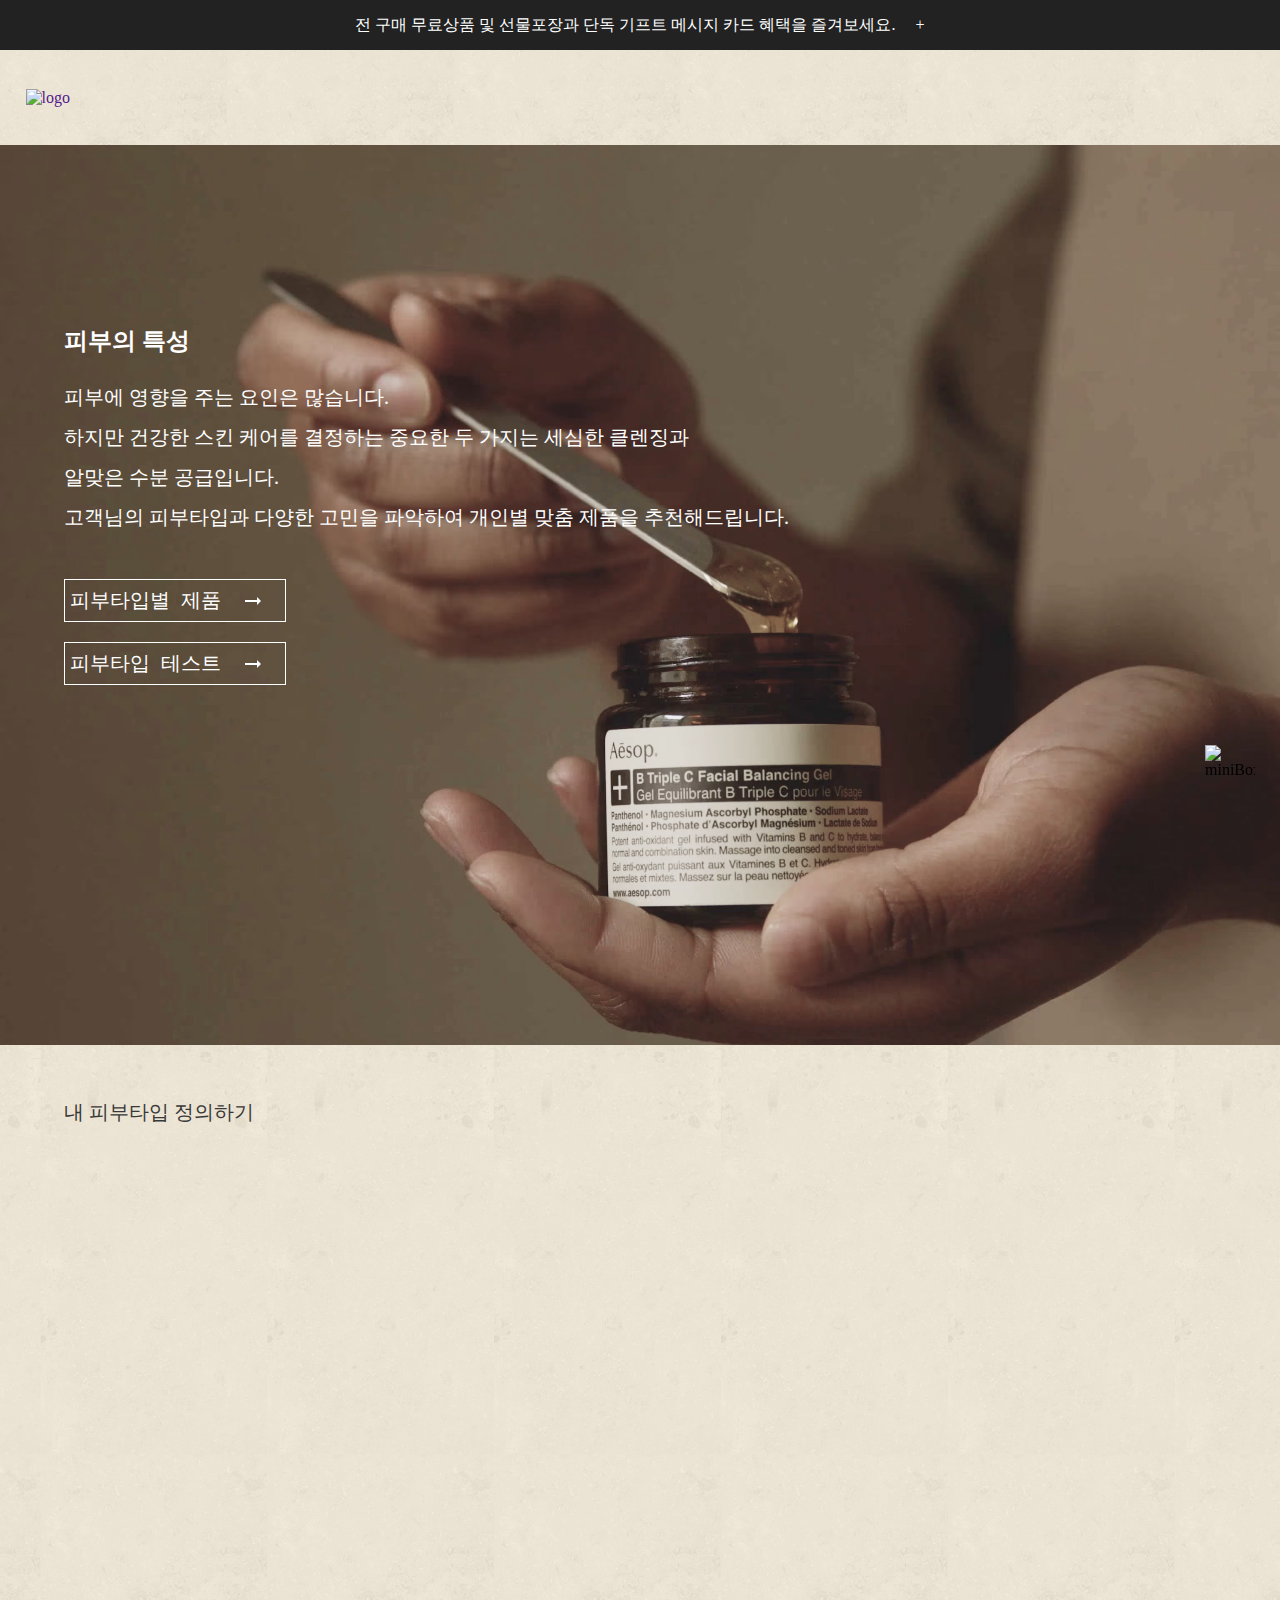
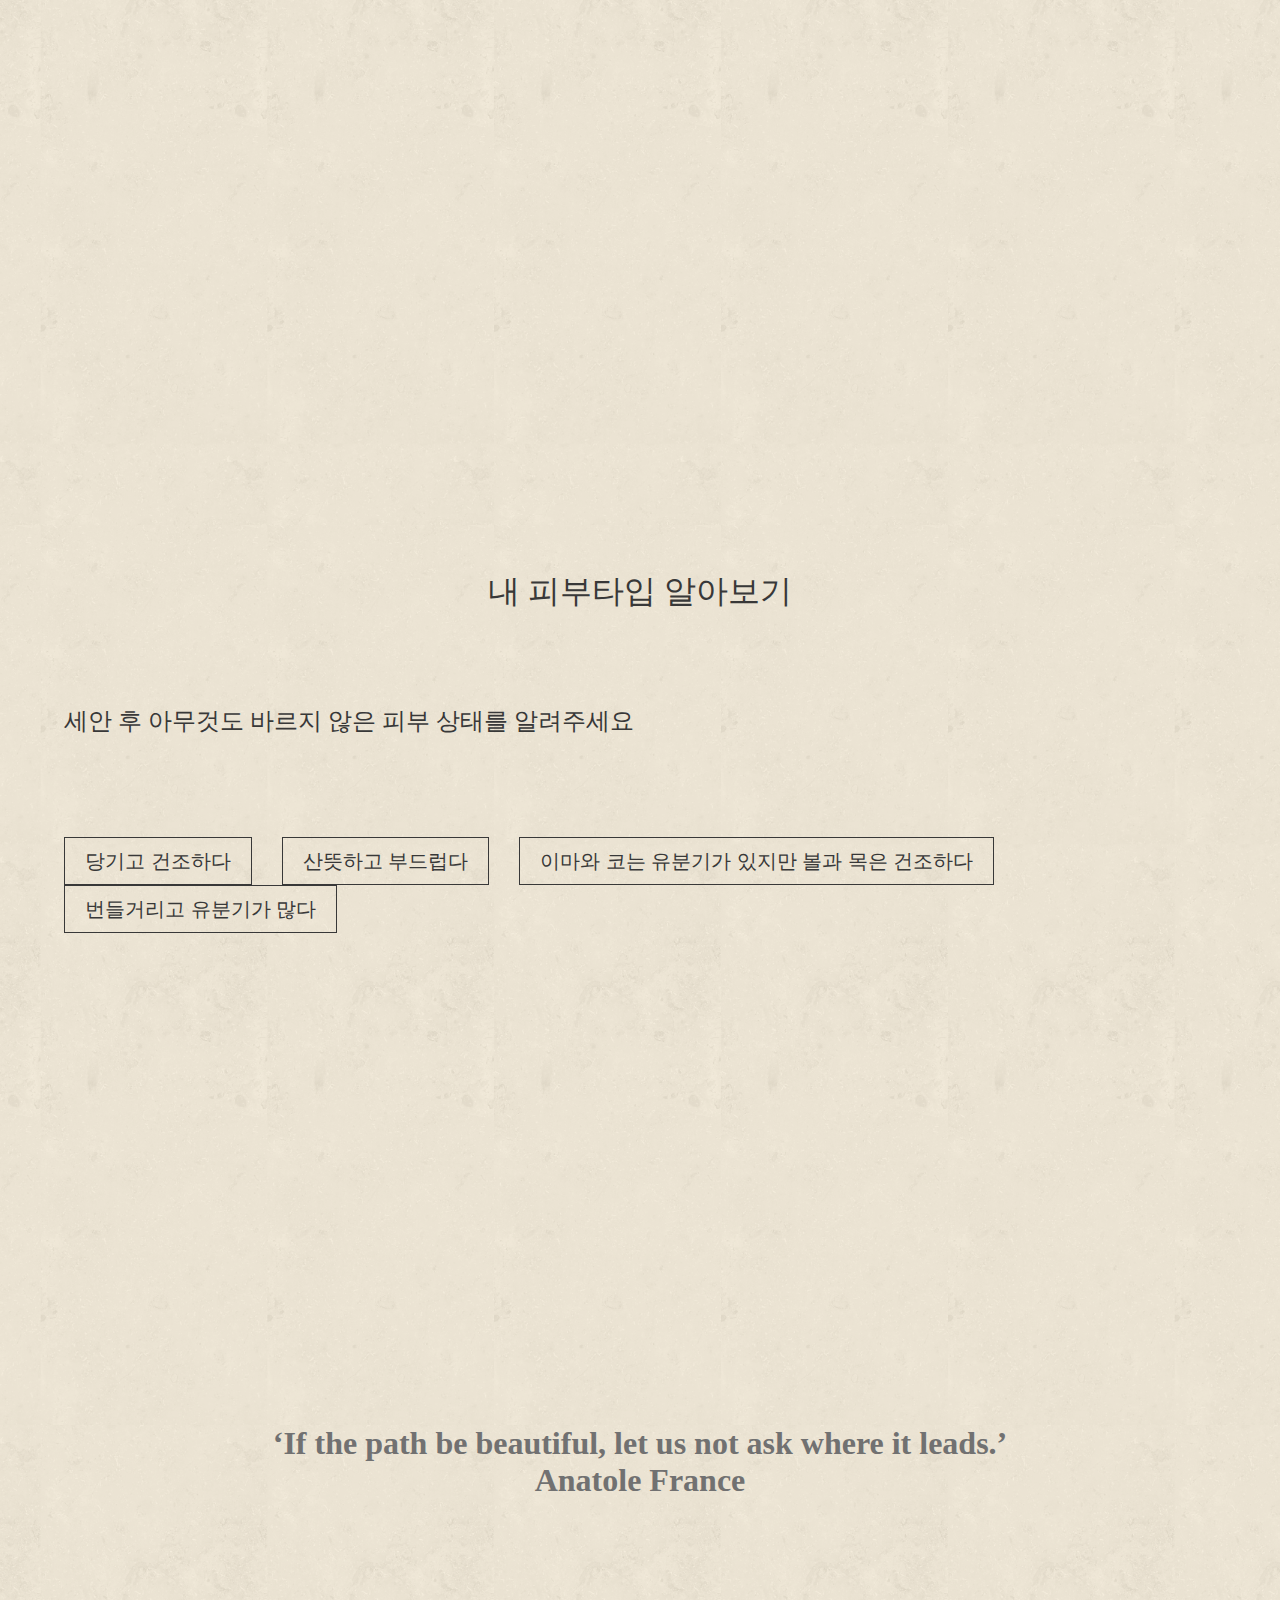
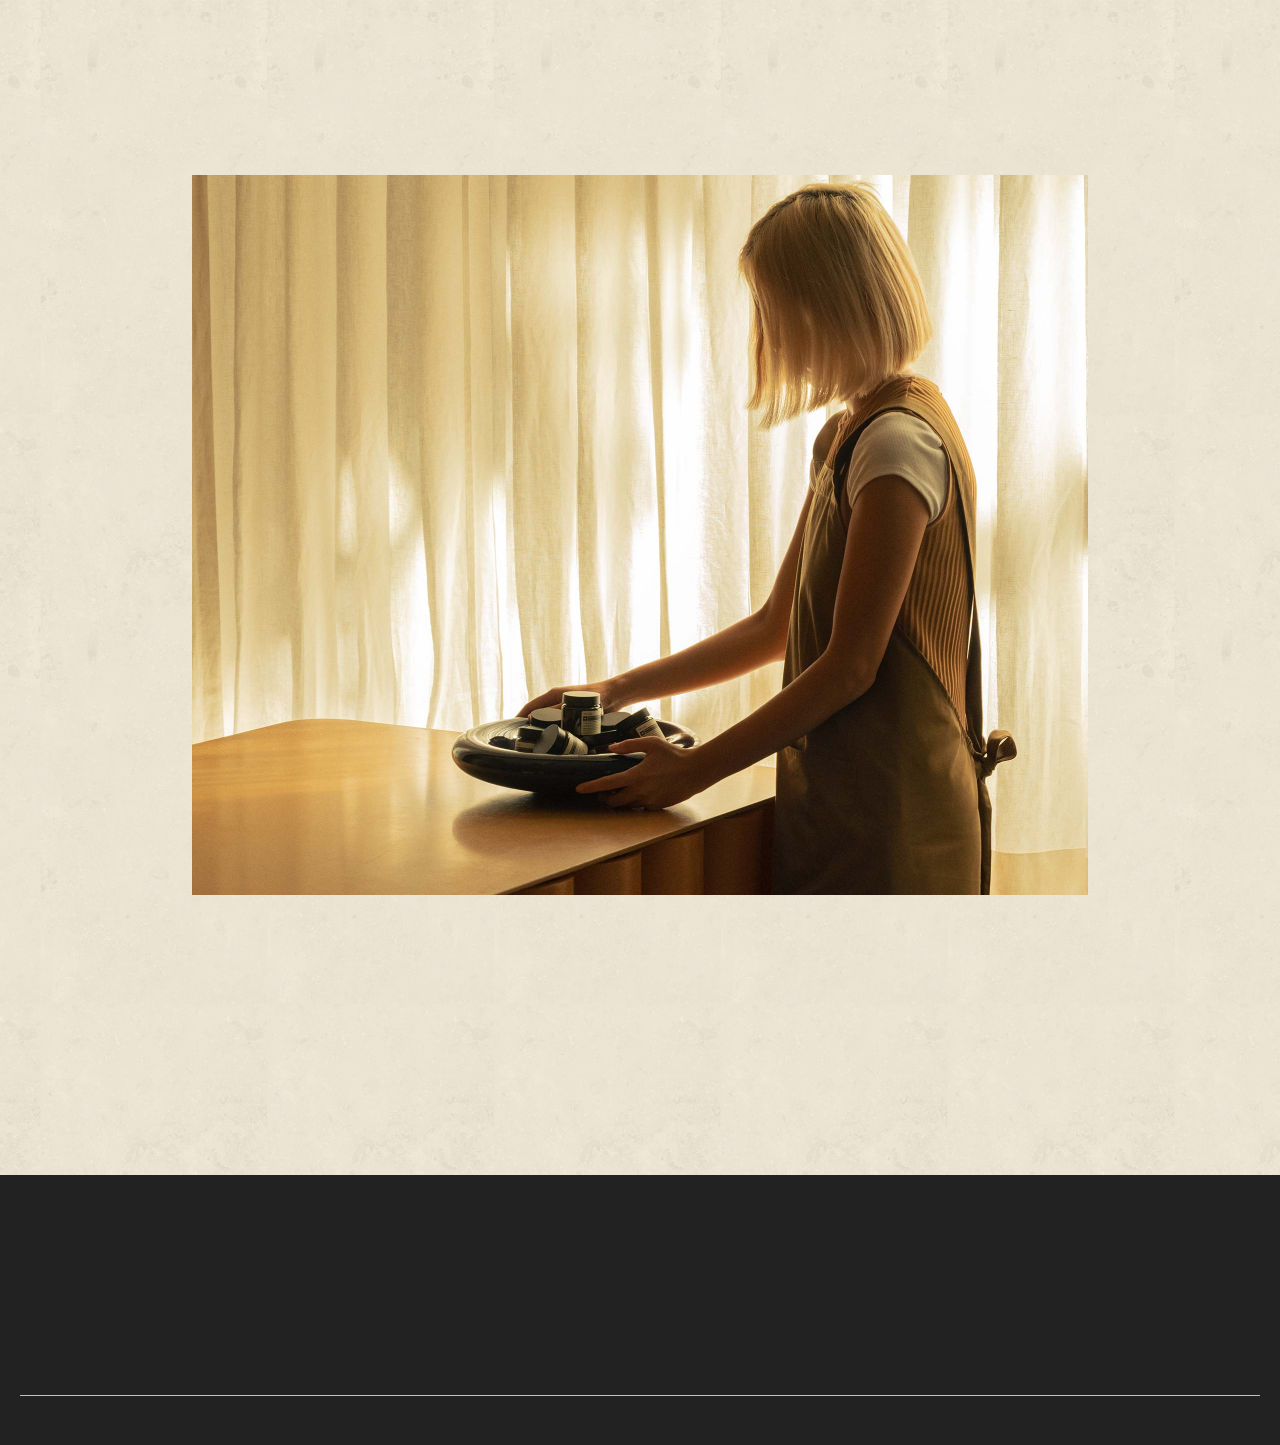
==== commit 7635571e: "skinPageFinal1123" ====
--- a/Desktop/test/public/index.html
+++ b/Desktop/test/public/index.html
@@ -68,7 +68,7 @@
           <h2>피부의 특성</h2>
           <p>
             피부에 영향을 주는 요인은 많습니다. <br />
-            하지만 건강한 스킨 케어를 결정하는 중요한 두 가지는 세심한 클렌징과
+            하지만 건강한 스킨 케어를 결정하는 중요한 두 가지는 세심한 클렌징과 <br>
             알맞은 수분 공급입니다. <br />
             고객님의 피부타입과 다양한 고민을 파악하여 개인별 맞춤 제품을
             추천해드립니다.
@@ -101,7 +101,7 @@
           </p>
           <div id="options"></div>
         </div>
-        <div class="skin_quiz_result"></div>
+        <div id="#skinResult" class="skin_quiz_result"></div>
       </main>
       <main id="skinRec" class="skin_result_rec section">
         <div class="quote">
@@ -156,3 +156,4 @@
     </div>
   </body>
 </html>
+
--- a/Desktop/test/public/css/style.css
+++ b/Desktop/test/public/css/style.css
@@ -515,16 +515,17 @@
   width: 90%;
 }
 .skin_type .skin_type_grid {
-  width: 95%;
+  width: 90%;
   height: 70vh;
   display: grid;
   grid-template-areas: "mid com" "dry oil";
   position: absolute;
   top: 30%;
-  left: 5%;
+  left: 50%;
+  transform: translateX(-50%);
   justify-items: center;
   align-items: center;
-  gap: 200px;
+  gap: 100px;
   text-align: start;
 }
 .skin_type .skin_type_grid h3 {
@@ -533,12 +534,18 @@
 }
 .skin_type .skin_type_grid p {
   font-size: 20px;
-  width: 80%;
+  width: 90%;
 }
 .skin_type .skin_type_grid .skin_grid {
   width: 100%;
   height: 100%;
   position: relative;
+  margin: 60px;
+  flex: 1;
+}
+.skin_type .skin_type_grid .skin_grid:hover {
+  background: rgba(39, 17, 0, 0.3);
+  transition: 0.3s;
 }
 .skin_type .skin_type_grid .skin_grid .mid {
   grid-area: mid;
@@ -589,16 +596,26 @@
   display: inline-block;
   margin-right: 30px;
   line-height: 1.3;
+  text-align: center;
+  text-indent: 0;
 }
 .skin_quiz .skin_quiz_box button.active:hover {
   background: #383838 !important;
   border: 1px solid #fff !important;
   color: #fff !important;
 }
+.skin_quiz .skin_quiz_box .resulth2 {
+  font-weight: 20px;
+  color: #383838;
+  text-align: center;
+}
+.skin_quiz .skin_quiz_box a {
+  display: none;
+}
 .skin_quiz .skin_quiz_result {
   position: absolute;
   left: 5%;
-  bottom: 30%;
+  bottom: 20%;
 }
 .skin_quiz .skin_quiz_result h3 {
   font-size: 24px;
@@ -614,18 +631,16 @@
   background: transparent;
   border: 1px solid #383838;
   color: #383838;
-  padding: 20px 30px;
-  font-size: 24px;
-  display: inline-block;
+  padding: 15px 20px;
+  font-size: 20px;
   margin-right: 10px;
   text-indent: -10px;
   position: absolute;
-  font-size: 24px;
-  margin-top: 50px;
+  margin-top: 20px;
   display: flex;
   justify-content: space-between;
+  align-items: center;
   gap: 10px;
-  align-items: center;
 }
 .skin_quiz .skin_quiz_result a span {
   display: inline-block;
@@ -643,6 +658,7 @@
 
 /*skin_result rec CSS*/
 .skin_result_rec {
+  height: 150vh;
   background: url("../img/skin_bg_light.png") no-repeat top center;
 }
 .skin_result_rec .quote {
@@ -662,7 +678,7 @@
 .skin_result_rec .products .placeholder {
   background: url("../img/skinRecHoldingImg.jpg") no-repeat top center;
   background-size: cover;
-  width: 80vw;
+  width: 70vw;
   height: 80vh;
 }
 .skin_result_rec .products .product {
@@ -703,14 +719,14 @@
   left: 50%;
   transform: translateX(-50%);
   text-align: center;
-  font-size: 14px;
+  font-size: 20px;
 }
 .skin_result_rec .products .product .product_txt .prod_btns {
   position: absolute;
   top: 100%;
   display: flex;
   justify-content: center;
-  gap: 10px;
+  gap: 20px;
   margin: 20px auto 0;
   width: 100%;
 }
@@ -718,10 +734,11 @@
 .skin_result_rec .products .product .product_txt .prod_btns .buy {
   background: #000;
   color: #fff;
-  padding: 5px 10px;
+  padding: 15px 30px;
   border: none;
-  font-size: 12px;
+  font-size: 14px;
   text-indent: 0;
+  margin-top: 20px;
 }
 .skin_result_rec .products .product .product_txt .prod_btns .prod:hover,
 .skin_result_rec .products .product .product_txt .prod_btns .buy:hover {
@@ -730,7 +747,7 @@
   color: #000;
 }
 .skin_result_rec .products .product img {
-  width: 100%;
+  width: 150%;
 }
 
 footer {
@@ -851,8 +868,8 @@
     z-index: 99;
   }
   .query_version .mini_ask.show {
-    width: 400px;
-    height: 570px;
+    width: 360px;
+    height: 600px;
     top: 50%;
     left: 50%;
     transform: translate(-50%, -50%);
@@ -1079,18 +1096,19 @@
     color: #fff;
   }
   .banner .banner_txt h2 {
-    margin-bottom: 20px;
+    font-size: 32px;
+    margin-bottom: 40px;
     font-weight: 600;
   }
   .banner .banner_txt p {
-    font-size: 14px;
+    font-size: 20px;
     width: 87%;
     line-height: 2;
-    font-weight: 400;
+    font-weight: normal;
   }
   .banner .btns {
     position: absolute;
-    top: 45%;
+    top: 75%;
     left: 2%;
     display: flex;
     flex-direction: column;
@@ -1121,7 +1139,7 @@
   .skin_type .define_skin {
     position: absolute;
     top: 7%;
-    width: 90%;
+    width: 95%;
     margin: 0 auto;
     font-weight: 300;
   }
@@ -1132,7 +1150,7 @@
     margin-bottom: 40px;
   }
   .skin_type .define_skin p {
-    line-height: 2;
+    line-height: 2.5;
     font-size: 20px;
   }
   .skin_type .skin_type_grid {
@@ -1143,6 +1161,7 @@
     position: absolute;
     top: 30%;
     left: 5%;
+    transform: translateX(0);
     justify-items: center;
     align-items: center;
     gap: 0;
@@ -1152,6 +1171,9 @@
     width: 100%;
     height: 100%;
     position: relative;
+  }
+  .skin_type .skin_type_grid .skin_grid:hover {
+    background: transparent;
   }
   .skin_type .skin_type_grid .skin_grid button {
     position: absolute;
@@ -1226,6 +1248,21 @@
     border: 1px solid #fff !important;
     color: #fff !important;
   }
+  .skin_quiz .skin_quiz_box .resulth2 {
+    font-weight: 20px;
+    color: #383838;
+    text-align: center;
+    display: block;
+  }
+  .skin_quiz .skin_quiz_box a {
+    display: block;
+    text-align: center;
+    margin-top: 40px;
+    padding: 20px 30px;
+    border: 1.5px solid #383838;
+    color: #383838;
+    font-size: 20px;
+  }
   .skin_quiz .skin_quiz_result {
     position: absolute;
     left: 7%;
@@ -1239,7 +1276,7 @@
   }
   .skin_quiz .skin_quiz_result p {
     margin-bottom: 20px;
-    line-height: 2;
+    line-height: 2.5;
     font-size: 20px;
     width: 90%;
   }
@@ -1250,21 +1287,25 @@
   }
   /*skin_result rec CSS*/
   .skin_result_rec {
-    height: 230vh;
+    height: 420vh;
     background: url("../img/skin_bg_light.png");
   }
   .skin_result_rec .quote {
     position: absolute;
     top: 0%;
-    font-size: 20px;
+    font-size: 24px;
     font-weight: bold;
-    color: #717171;
+    color: #666;
     text-align: center;
+  }
+  .skin_result_rec .product_wrapper {
+    position: relative;
+    top: -5%;
   }
   .skin_result_rec .product_wrapper .products {
     display: flex;
     flex-direction: column;
-    gap: 100px;
+    gap: 200px;
     margin-top: 70px;
   }
   .skin_result_rec .product_wrapper .products .placeholder {
@@ -1291,20 +1332,20 @@
     position: relative;
   }
   .skin_result_rec .product_wrapper .products .product .product_txt h3 {
-    font-size: 14px;
+    font-size: 24px;
     text-align: center;
-    margin-bottom: 10px;
+    margin-bottom: 40px;
   }
   .skin_result_rec .product_wrapper .products .product .product_txt p {
-    font-size: 12px;
-    margin-bottom: 20px;
+    font-size: 20px;
+    margin-bottom: 40px;
     text-align: center;
     line-height: 2;
   }
   .skin_result_rec .product_wrapper .products .product .product_txt span {
     display: block;
     text-align: center;
-    font-size: 14px;
+    font-size: 20px;
   }
   .skin_result_rec .product_wrapper .products .product .product_txt .prod_btns {
     position: absolute;
@@ -1318,7 +1359,7 @@
   .skin_result_rec .product_wrapper .products .product .product_txt .prod_btns .buy {
     background: #000;
     color: #fff;
-    padding: 15px 20px;
+    padding: 15px 100px;
     border: none;
     font-size: 12px;
     bottom: 10px;
@@ -1371,6 +1412,50 @@
   header nav .gnb {
     left: 35px;
   }
+  .banner {
+    background-size: cover;
+    height: 100vh;
+  }
+  .banner .banner_txt {
+    position: absolute;
+    top: 10%;
+    left: 2%;
+    font-family: kortext;
+    color: #fff;
+  }
+  .banner .banner_txt h2 {
+    font-size: 32px;
+    margin-bottom: 40px;
+    font-weight: 600;
+  }
+  .banner .banner_txt p {
+    font-size: 20px;
+    width: 87%;
+    line-height: 2;
+    font-weight: normal;
+  }
+  .banner .btns {
+    position: absolute;
+    top: 75%;
+    left: 2%;
+    display: flex;
+    flex-direction: column;
+    gap: 15px;
+    width: 90%;
+  }
+  .banner .btns .skin_info,
+  .banner .btns .skin_test {
+    color: #fff;
+    border: 1px solid #fff;
+    height: 60px;
+  }
+  .banner .btns .skin_info span,
+  .banner .btns .skin_test span {
+    background: url("../img/arrow_right_light.png");
+  }
+  .skin_type {
+    height: 320vh;
+  }
   .skin_type h1 {
     font-size: 24px;
     font-weight: 200;
@@ -1381,29 +1466,30 @@
   }
   .skin_type .define_skin {
     position: absolute;
-    top: 10%;
+    top: 5%;
     width: 90%;
     margin: 0 auto;
     font-weight: 300;
   }
   .skin_type .define_skin h2 {
-    font-size: 20px;
+    font-size: 32px;
     font-weight: 600;
     margin: 0 auto;
     margin-bottom: 40px;
   }
   .skin_type .define_skin p {
     line-height: 2;
-    font-size: 20px;
+    font-size: 24px;
   }
   .skin_type .skin_type_grid {
     width: 95%;
-    height: 100%;
+    height: 80%;
     display: grid;
     grid-template-areas: "mid" "com" "dry" "oil";
     position: absolute;
-    top: 30%;
+    top: 20%;
     left: 5%;
+    transform: translateX(0);
     justify-items: center;
     align-items: center;
     gap: 0;
@@ -1414,19 +1500,23 @@
     height: 100%;
     position: relative;
   }
+  .skin_type .skin_type_grid .skin_grid:hover {
+    background: transparent;
+  }
   .skin_type .skin_type_grid .skin_grid button {
     position: absolute;
     bottom: 20%;
-    height: 50px;
-    width: 90%;
+    height: 70px;
+    width: 90%;
+    font-size: 24px;
   }
   .skin_type .skin_type_grid .skin_grid h3 {
-    font-size: 20px;
+    font-size: 32px;
     position: absolute;
     top: 10%;
   }
   .skin_type .skin_type_grid .skin_grid p {
-    font-size: 20px;
+    font-size: 24px;
     position: absolute;
     top: 20%;
     width: 90%;
@@ -1467,7 +1557,8 @@
     background: transparent;
     border: 1px solid #383838;
     color: #383838;
-    padding: 7px 20px;
+    font-size: 24px;
+    padding: 15px 20px;
     display: block;
     margin: 50px auto;
     width: 90%;
@@ -1479,6 +1570,15 @@
     background: #383838 !important;
     border: 1px solid #fff !important;
     color: #fff !important;
+  }
+  .skin_quiz .skin_quiz_box a {
+    display: block;
+    text-align: center;
+    margin-top: 40px;
+    padding: 20px 30px;
+    border: 1.5px solid #383838;
+    color: #383838;
+    font-size: 20px;
   }
   .skin_quiz .skin_quiz_result {
     position: absolute;
@@ -1489,30 +1589,34 @@
     z-index: 5;
   }
   .skin_quiz .skin_quiz_result h3 {
-    font-size: 24px;
+    font-size: 32px;
     margin-bottom: 20px;
     width: 65%;
     line-height: 2;
   }
   .skin_quiz .skin_quiz_result p {
-    margin-bottom: 20px;
-    line-height: 2;
-    font-size: 20px;
-    width: 90%;
-  }
-  .skin_quiz .skin_quiz_result button {
-    margin-top: 100px;
-    width: 90%;
-    height: 60px;
+    margin-bottom: 100px;
+    line-height: 2.5;
+    font-size: 24px;
+    width: 90%;
+  }
+  .skin_quiz .skin_quiz_result a.on {
+    width: 90%;
+    height: 70px;
+    border: 1px solid #383838;
   }
   .skin_result_rec {
-    height: 400vh;
+    height: 450vh;
     background: url("../img/skin_bg_light.png");
   }
   .skin_result_rec .quote {
     position: absolute;
-    top: 10%;
+    top: 15%;
     font-size: 32px;
+  }
+  .skin_result_rec .product_wrapper {
+    position: relative;
+    top: 0%;
   }
   .skin_result_rec .product_wrapper .products {
     display: flex;
@@ -1558,6 +1662,9 @@
     padding: 15px 25px;
     font-size: 20px;
   }
+  .skin_result_rec .product_wrapper .products .product img {
+    width: 80%;
+  }
   .query_version .mini_ask {
     width: 40%;
     height: 55%;
